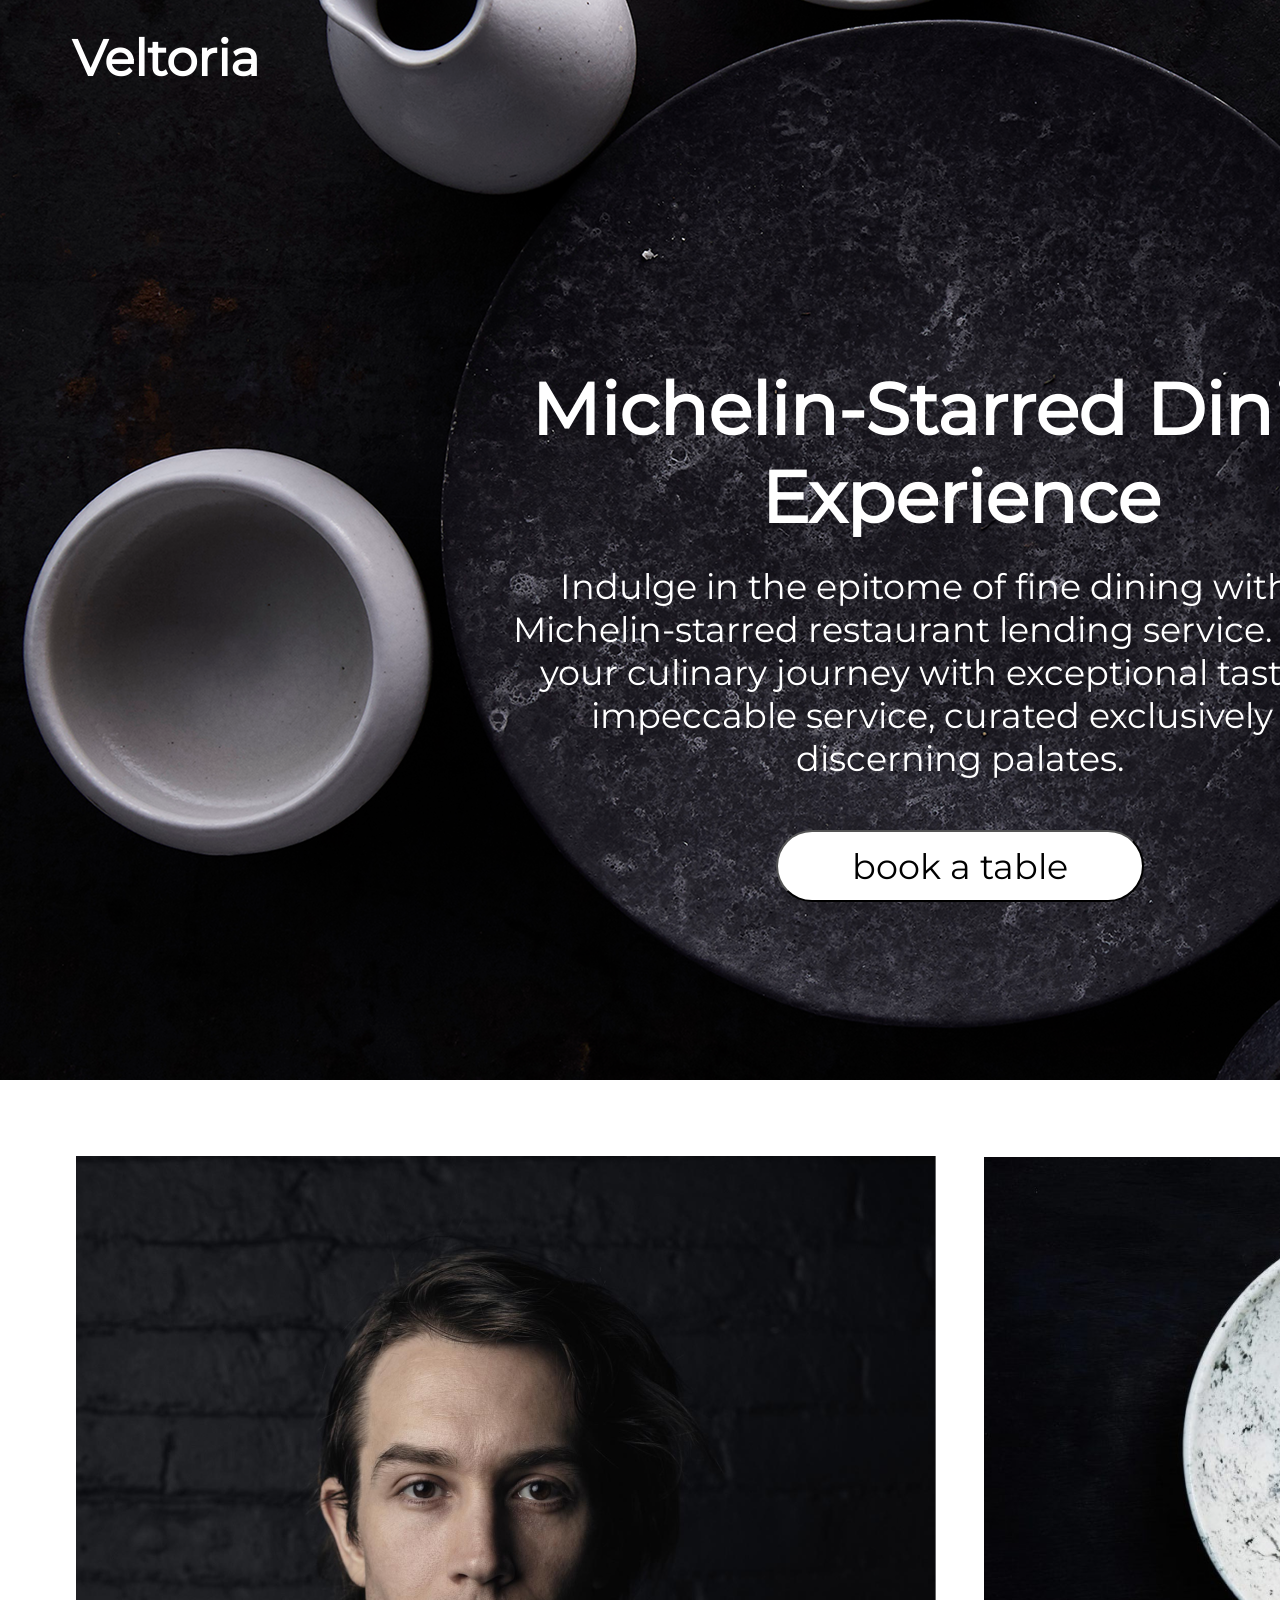
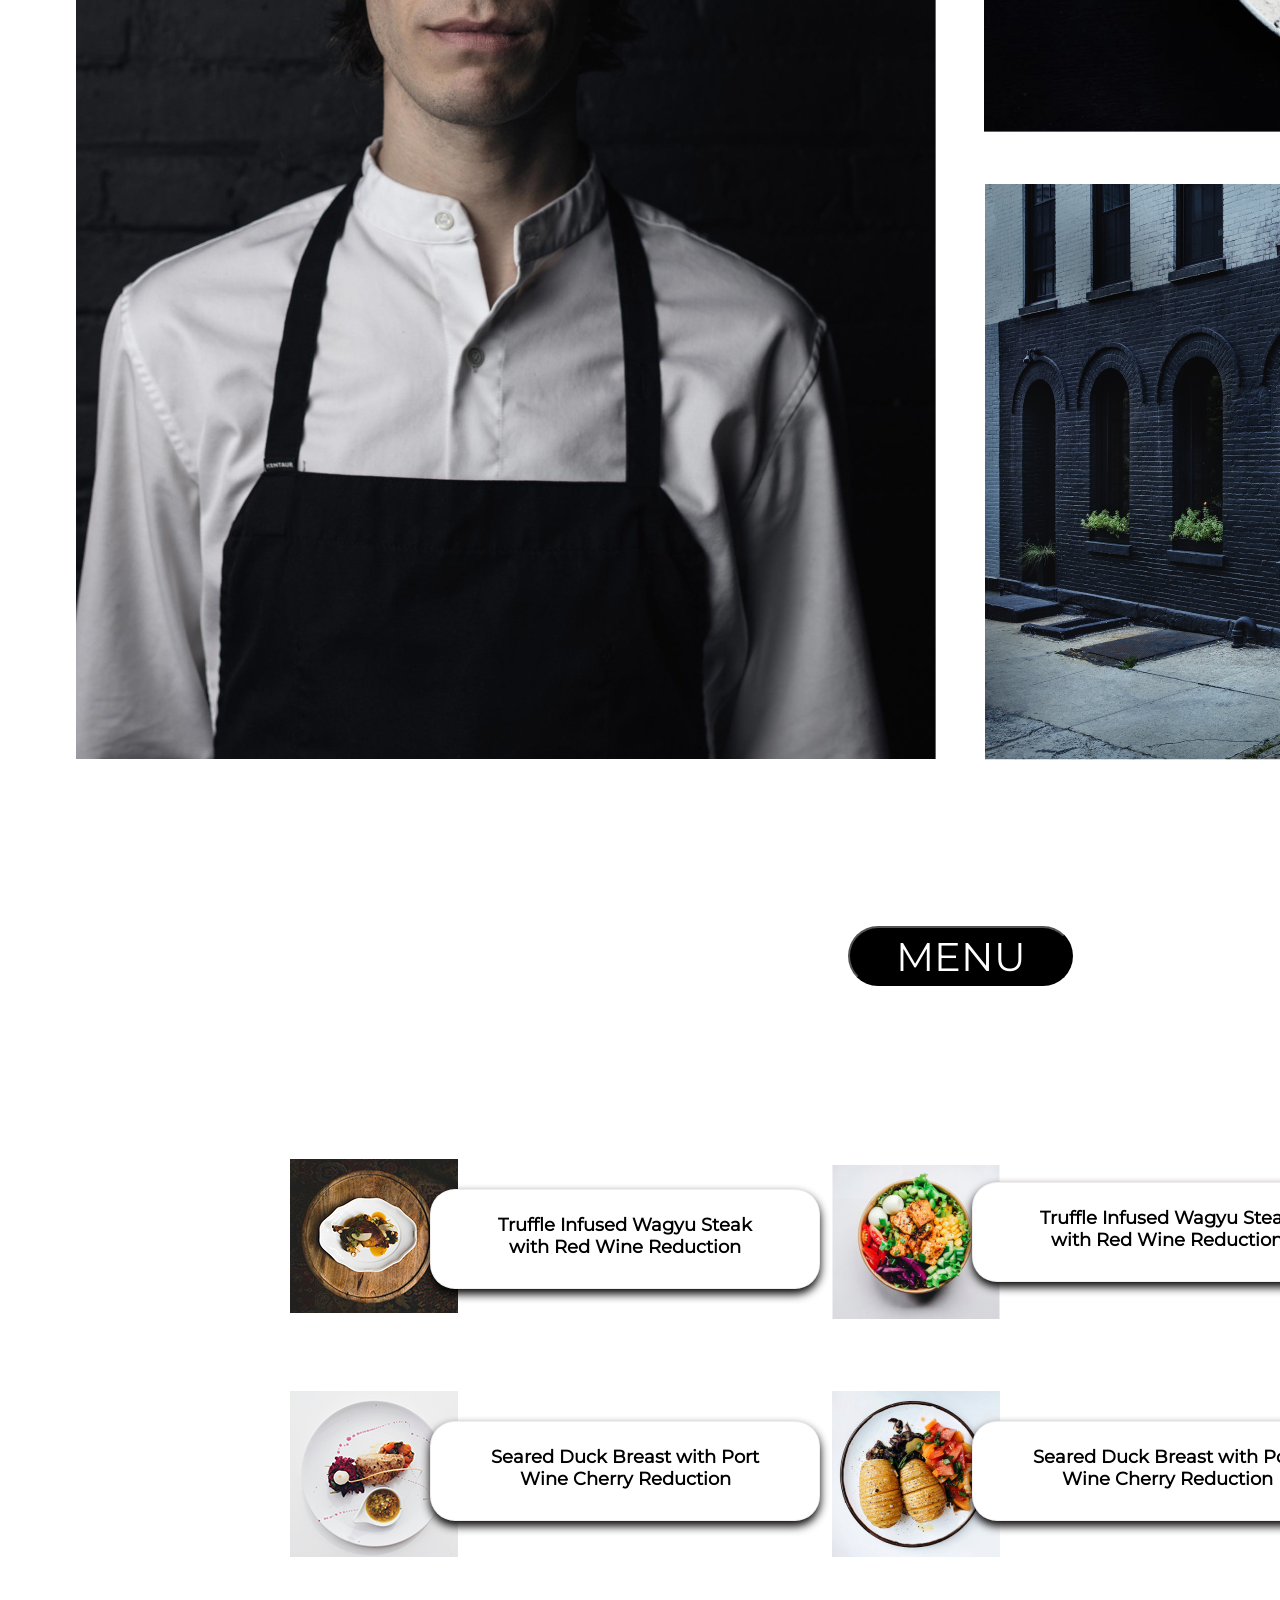
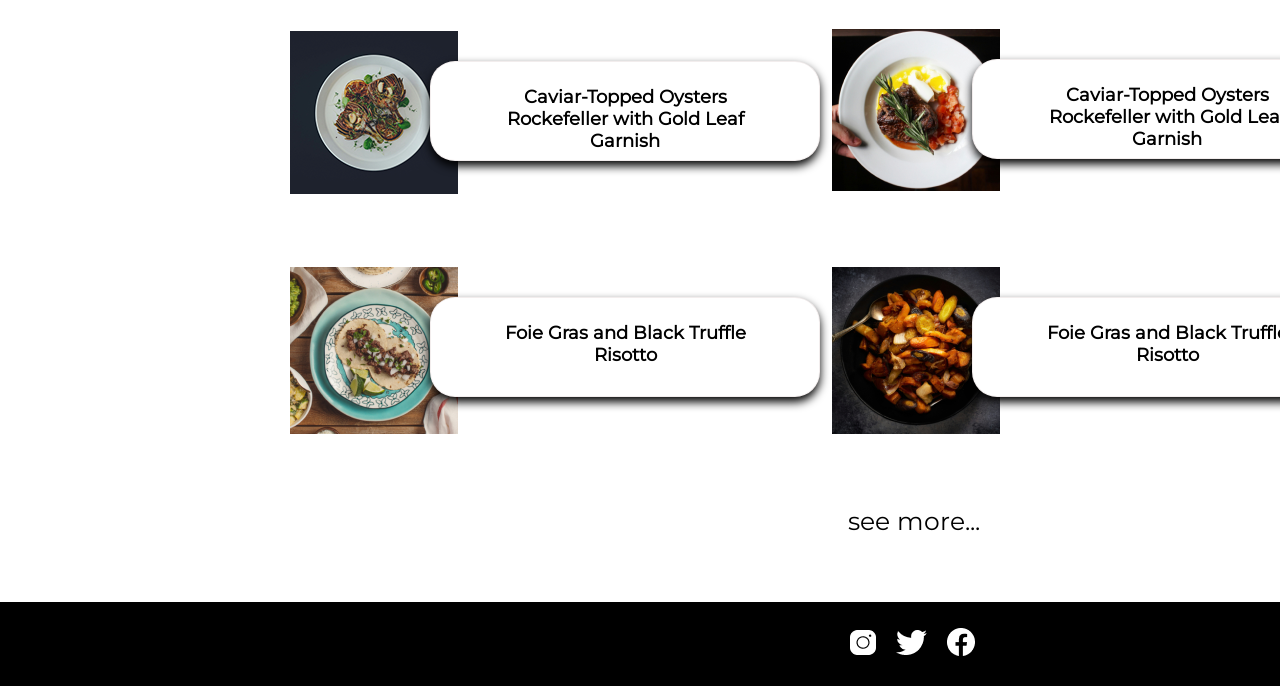
==== index.html @ cbf01097 "init" ====
<!DOCTYPE html>
<html lang="en">
<head>
    <meta charset="UTF-8">
    <meta name="viewport" content="width=device-width, initial-scale=1.0">
    <title>Veltoria</title>
    <link rel="stylesheet" href="styles/style.css">
</head>
<body>
    <div class="background">
        <header class="flex">
                <div class="navigation flex">
                    <h1><a href="index.html">Veltoria</a></h1>
                    <nav>
                        <ul class="nav">
                            <li><a href="menu.html">MENU</a></li>
                            <li><a href="#">BOOK A TABLE</a></li>
                            <li><a href="vip.html">VIP</a></li>
                        </ul>
                    </nav>
                </div>      
                
        </header>
        <main>
                <div class="info">
                    <h2>Michelin-Starred Dining <br>Experience</h2>
                    <p>Indulge in the epitome of fine dining with our <br>Michelin-starred restaurant lending service. Elevate <br>your culinary journey with exceptional taste and <br>impeccable service, curated exclusively for <br>discerning palates.</p>
                    <button class="pirveli">book a table</button>
                </div>   
    </div>
    <div class="photo flex">
        <img src="img/chef.png" alt="chef">
        <div class="photos flex">
            <img src="img/meal.png" alt="meal">
            <img src="img/restaurant.png" alt="restaurant">
        </div>
    </div>
    <button class="meore"><a href="menu.html">MENU</a></button>
    <div class="menu flex">
        <div class="card">
            <img src="img/1.png" alt="meal">
            <div class="text">
            <h3>Truffle Infused Wagyu Steak with Red Wine Reduction</h3>
            </div>
        </div>
        <div class="card">
            <img src="img/2.png" alt="meal">
            <div class="text">
            <h3>Truffle Infused Wagyu Steak with Red Wine Reduction</h3>
            </div>
        </div>
    </div>
    <div class="menu flex">
        <div class="card">
            <img src="img/3.png" alt="meal">
            <div class="text">
            <h3>Seared Duck Breast with Port Wine Cherry Reduction</h3>
            </div>
        </div>
        <div class="card">
            <img src="img/4.png" alt="meal">
            <div class="text">
            <h3>Seared Duck Breast with Port Wine Cherry Reduction</h3>
            </div>
        </div>
    </div>
    <div class="menu flex">
        <div class="card">
            <img src="img/5.png" alt="meal">
            <div class="text">
            <h3>Caviar-Topped Oysters Rockefeller with Gold Leaf Garnish</h3>
            </div>
        </div>
        <div class="card">
            <img src="img/6.png" alt="meal">
            <div class="text">
            <h3>Caviar-Topped Oysters Rockefeller with Gold Leaf Garnish</h3>
            </div>
        </div>
    </div>
    <div class="menu flex">
        <div class="card">
            <img src="img/7.png" alt="meal">
            <div class="text">
            <h3>Foie Gras and Black Truffle Risotto</h3>
            </div>
        </div>
        <div class="card">
            <img src="img/8.png" alt="meal">
            <div class="text">
            <h3>Foie Gras and Black Truffle Risotto</h3>
            </div>
        </div>
    </div>
    <div class="link">
        <a href="menu.html">see more...</a>
    </div>
    </main>
    <footer>
<div class="contact flex">
    <a href="#"><img src="img/instagram.png" alt="instagram"></a>
    <a href="#"><img src="img/twitter.png" alt="twitter"></a>
    <a href="#"><img src="img/facebook.png" alt="facebook"></a>
</div>
    </footer>

</body>
</html>
---- styles/style.css ----
@font-face {
    font-family: Montserrat-Regular;
    src: url(../font/Montserrat-Regular.ttf);
}
*{
    margin: 0;
    padding: 0;
    text-decoration: none;
    list-style-type: none;
    box-sizing: border-box;
    font-family: Montserrat-Regular;
    font-weight: 400px;
}
.background{
    background-image: url(../img/2560_aska_shop\ 1.png);
    background-repeat: no-repeat;
    width: 100%;
    background-size: cover;
    height: 1080px;
    width: 1920px;
}
.flex{
    display: flex;
    justify-content: space-between;
    align-items: center;
}
header{
    padding: 28px 96px 0 72px; 
}
.navigation{
    width: 100%;
}
.navigation h1 a{
    font-size: 50px;
    color: #fff;
}
.nav{
display: flex;
justify-content: space-between;
gap: 64px;
align-items: center;
}
.navigation ul a{
    color: #fff;
    font-size: 25px;
}
/* ================================================
=M=A=I=N =S=T=Y=L=E=S
=================================================== */
.info{
    text-align: center;
}
.info h2{
    color: #fff;
    font-size: 72px;
    padding: 276px 0 12px 0;
}
.info p{
    color: #fff;
    font-size: 35px;
    margin-top: 12px;
    margin-bottom: 50px;
}
.pirveli{
    background-color: #fff;
    color: #000;
    width: 368px;
    height: 72px;
    border-radius: 50px;
    font-size: 35px;
}
.photo{
    display: flex;
    background-color: #fff;
    justify-content: space-between;
    gap: 48px;
    padding: 76px 76px 166px 76px;
}
.photos{
   flex-direction: column;
   gap: 52px;
}
.meore{
   background-color: #000; 
   border-radius: 50px;
   width: 225px;
   height: 60px;
   margin-left: 848px;
   margin-bottom: 100px;
}
.meore a{
color: #fff;
font-size: 40px;
}
.menu{
    display: flex;
    padding: 66px 280px 2px 290px;
    width: 100%;
}
.card{
    position: relative;
}
.text{
    position: absolute;
    width: 390px;
    height: 100px;
    border: 1px solid rgba(242, 237, 237, 0.989);
    border-radius: 25px 25px;
    top: 30px;
    left: 140px;
    background-color: #fff;
    box-shadow: 0 5px 10px ;
}
.text h3{
    font-size: 18px;
    text-align: center;
    padding: 24px 52px;
}
.link{
    margin-left: 848px;
    margin-top: 66px;
    margin-bottom: 66px;
}
.link a{
   color: #000;
   font-size: 25px;
}
/* ==========================================
=F=O=O=T=E=R=S=T=Y=L=E=S=
============================================= */
footer{
  background-color: #000;
  width: 1920px;
  height: 84px;
  align-content: center;
  align-items: center;
}
.contact{
    display: flex;
    width: 174px;
    padding: 0 850px;
    justify-content: space-between;
    gap: 20px;
}
/* =============menu styles================= */
header{
    padding: 28px 96px 0 72px; 
    width: 1920px;
}
.mesame{
    background-color: #fff;
    width: 226px;
    height: 60px;
    border-radius: 25px;
    align-items: center;
    margin: 108px 850px 66px 800px;
    border: 1px solid black;
    box-shadow: -5px -3px 20px rgba(189, 185, 185, 1);
}
.mesame a{
   color: #000;
   font-size: 40px;
}
.navigation2{
    width: 1920px;
}
.navigation2 h1 a{
color: #000;
font-size: 50px;
}
.navigation2 ul a{
    color: #000;
    font-size: 25px;
}
.sasmeli{
padding: 50px 216px 88px 270px;
justify-content: space-between;
gap: 34px;
}
 /* ============VIP STYLES====================== */
.reservation{
    width:1920px;
    text-align: center;
    margin-top: 222px;
    margin-bottom: 264px;
}
.reservation h2{
    font-size: 52px;
}
.one{
    margin-top: 36px;
    margin-bottom: 36px;
    font-size: 26px;
}
.two{
    font-size: 26px;
}
.three{
    font-size: 24px;
    margin-top: 78px;
}
.code{
    width: 326px;
    height: 90px;
    align-content: center;
    font-size: 28px;
    border: 1px solid black;
    border-radius: 25px;
    box-shadow: -4px -4px 15px;
    margin: 0 auto;
    margin-top: 5px;
    
}
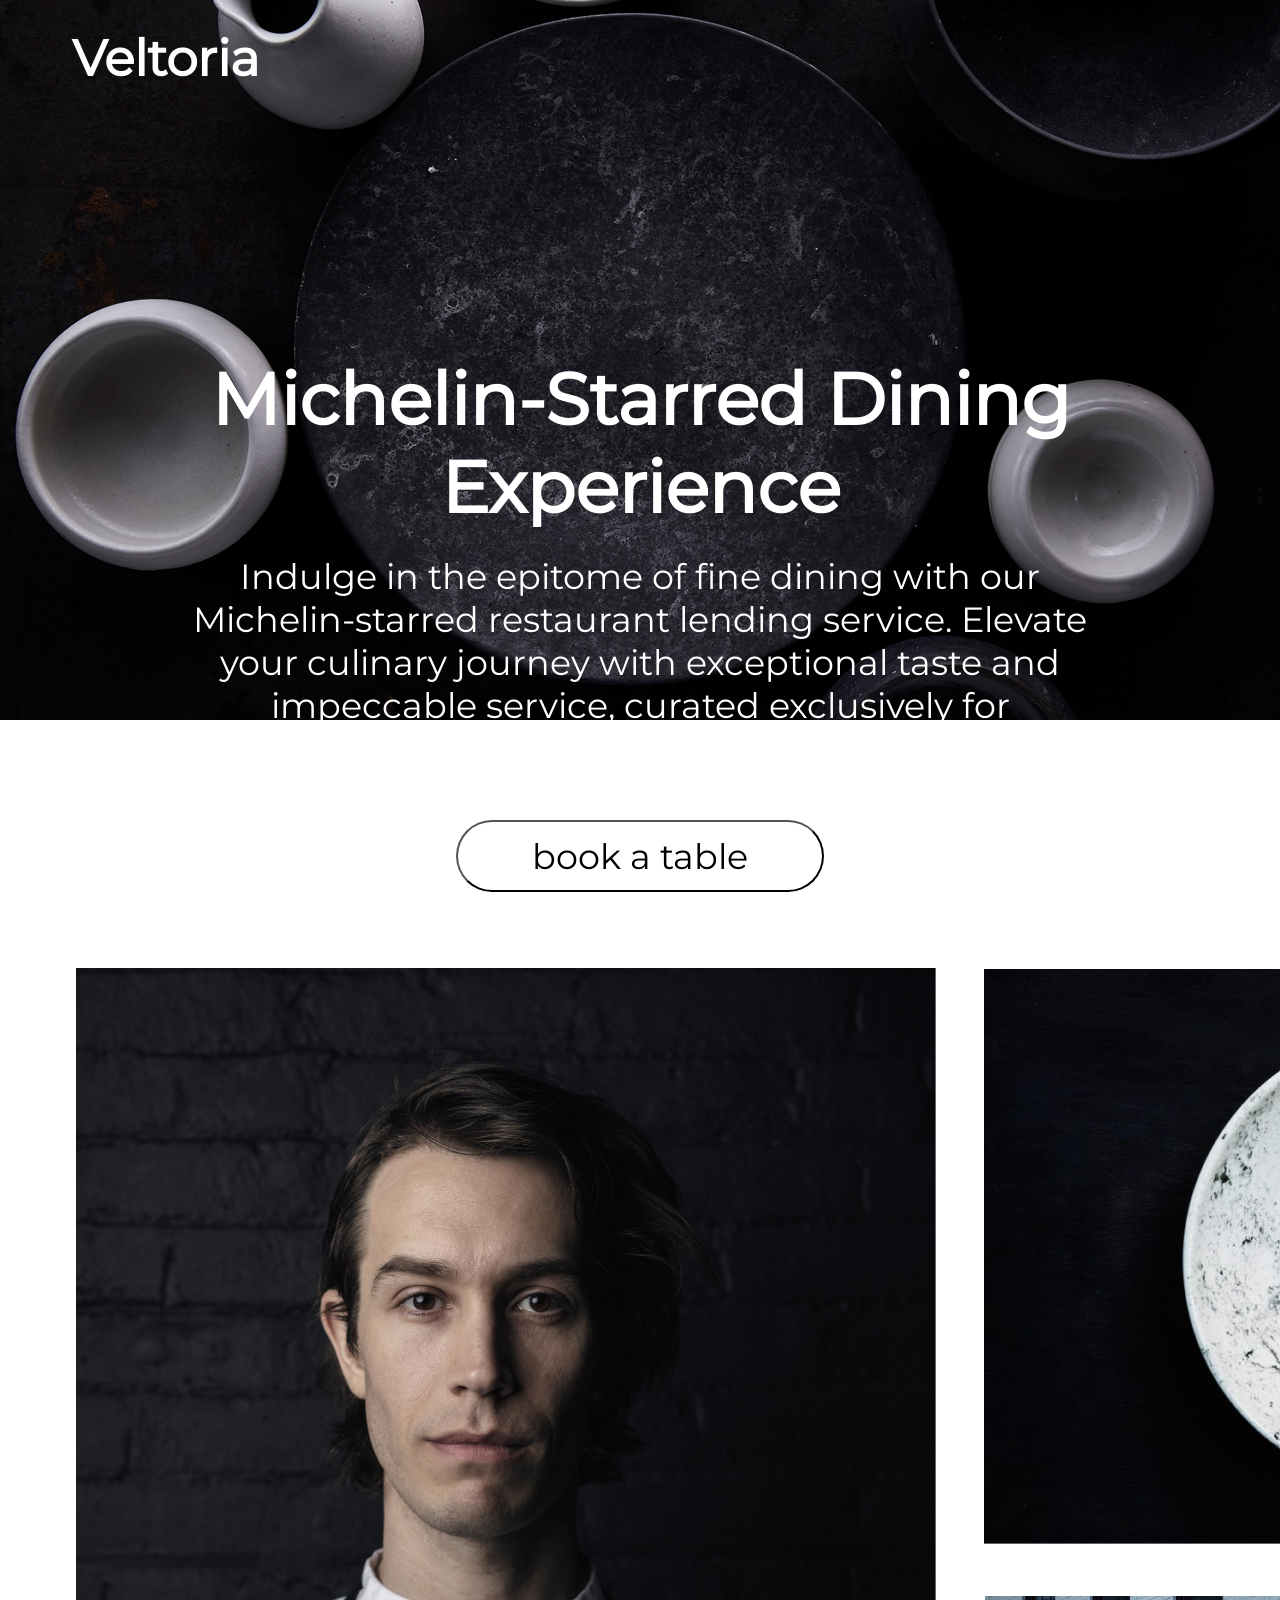
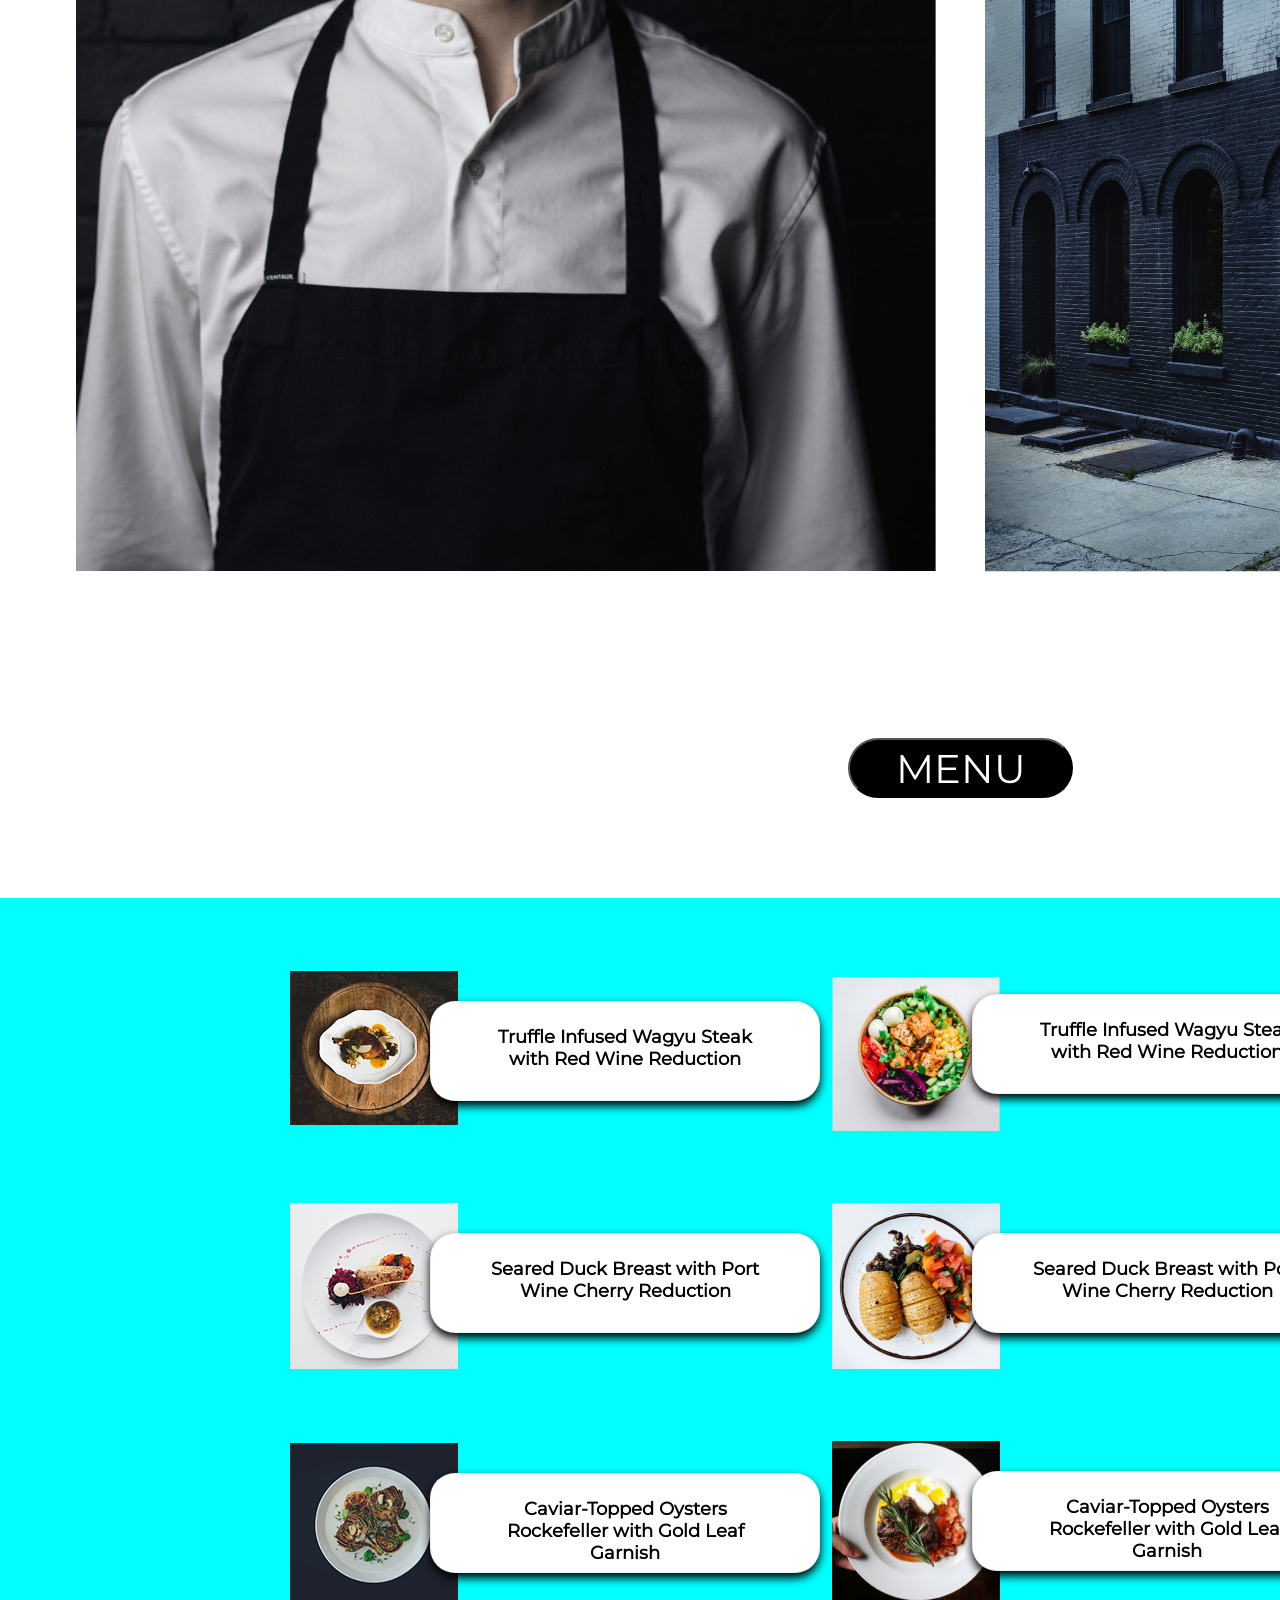
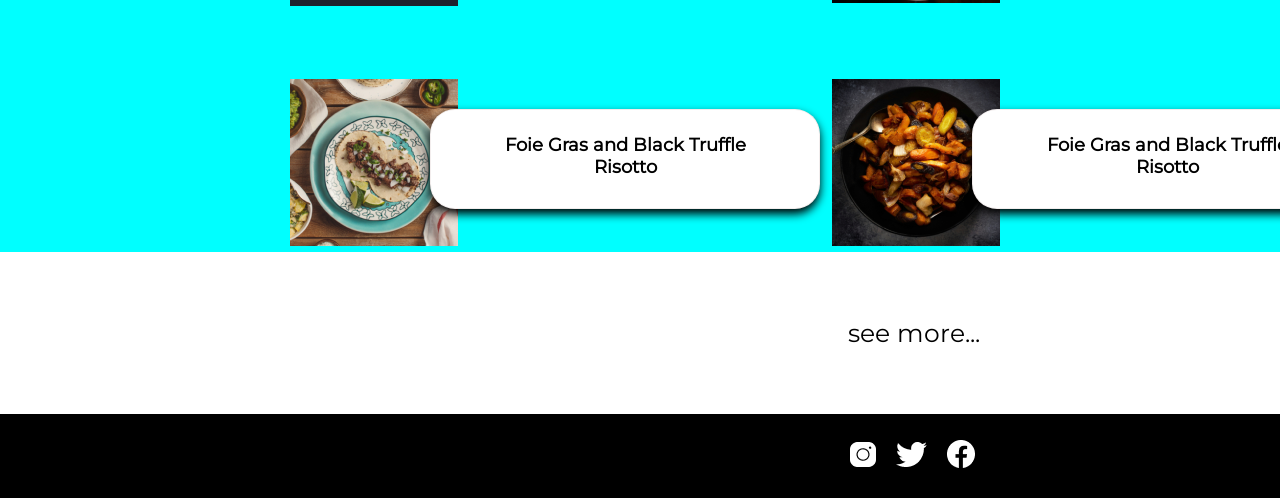
==== commit ddd099b7: "changed background image" ====
--- a/index.html
+++ b/index.html
@@ -6,8 +6,7 @@
     <title>Veltoria</title>
     <link rel="stylesheet" href="styles/style.css">
 </head>
-<body>
-    <div class="background">
+<body class="index">
         <header class="flex">
                 <div class="navigation flex">
                     <h1><a href="index.html">Veltoria</a></h1>
@@ -19,7 +18,6 @@
                         </ul>
                     </nav>
                 </div>      
-                
         </header>
         <main>
                 <div class="info">
@@ -27,7 +25,6 @@
                     <p>Indulge in the epitome of fine dining with our <br>Michelin-starred restaurant lending service. Elevate <br>your culinary journey with exceptional taste and <br>impeccable service, curated exclusively for <br>discerning palates.</p>
                     <button class="pirveli">book a table</button>
                 </div>   
-    </div>
     <div class="photo flex">
         <img src="img/chef.png" alt="chef">
         <div class="photos flex">
--- a/styles/style.css
+++ b/styles/style.css
@@ -11,13 +11,12 @@
     font-family: Montserrat-Regular;
     font-weight: 400px;
 }
-.background{
+.index{
     background-image: url(../img/2560_aska_shop\ 1.png);
     background-repeat: no-repeat;
     width: 100%;
-    background-size: cover;
-    height: 1080px;
-    width: 1920px;
+    background-size: 100%;
+    height: 120vh;
 }
 .flex{
     display: flex;
@@ -53,7 +52,7 @@
 .info h2{
     color: #fff;
     font-size: 72px;
-    padding: 276px 0 12px 0;
+    padding: 266px 0 12px 0;
 }
 .info p{
     color: #fff;
@@ -76,6 +75,7 @@
     gap: 48px;
     padding: 76px 76px 166px 76px;
 }
+
 .photos{
    flex-direction: column;
    gap: 52px;
@@ -96,6 +96,7 @@
     display: flex;
     padding: 66px 280px 2px 290px;
     width: 100%;
+    background-color: aqua;
 }
 .card{
     position: relative;
@@ -178,6 +179,10 @@
 gap: 34px;
 }
  /* ============VIP STYLES====================== */
+ .vip .navigation h1 a,
+ .vip .navigation ul a{
+color: #000;
+ }
 .reservation{
     width:1920px;
     text-align: center;
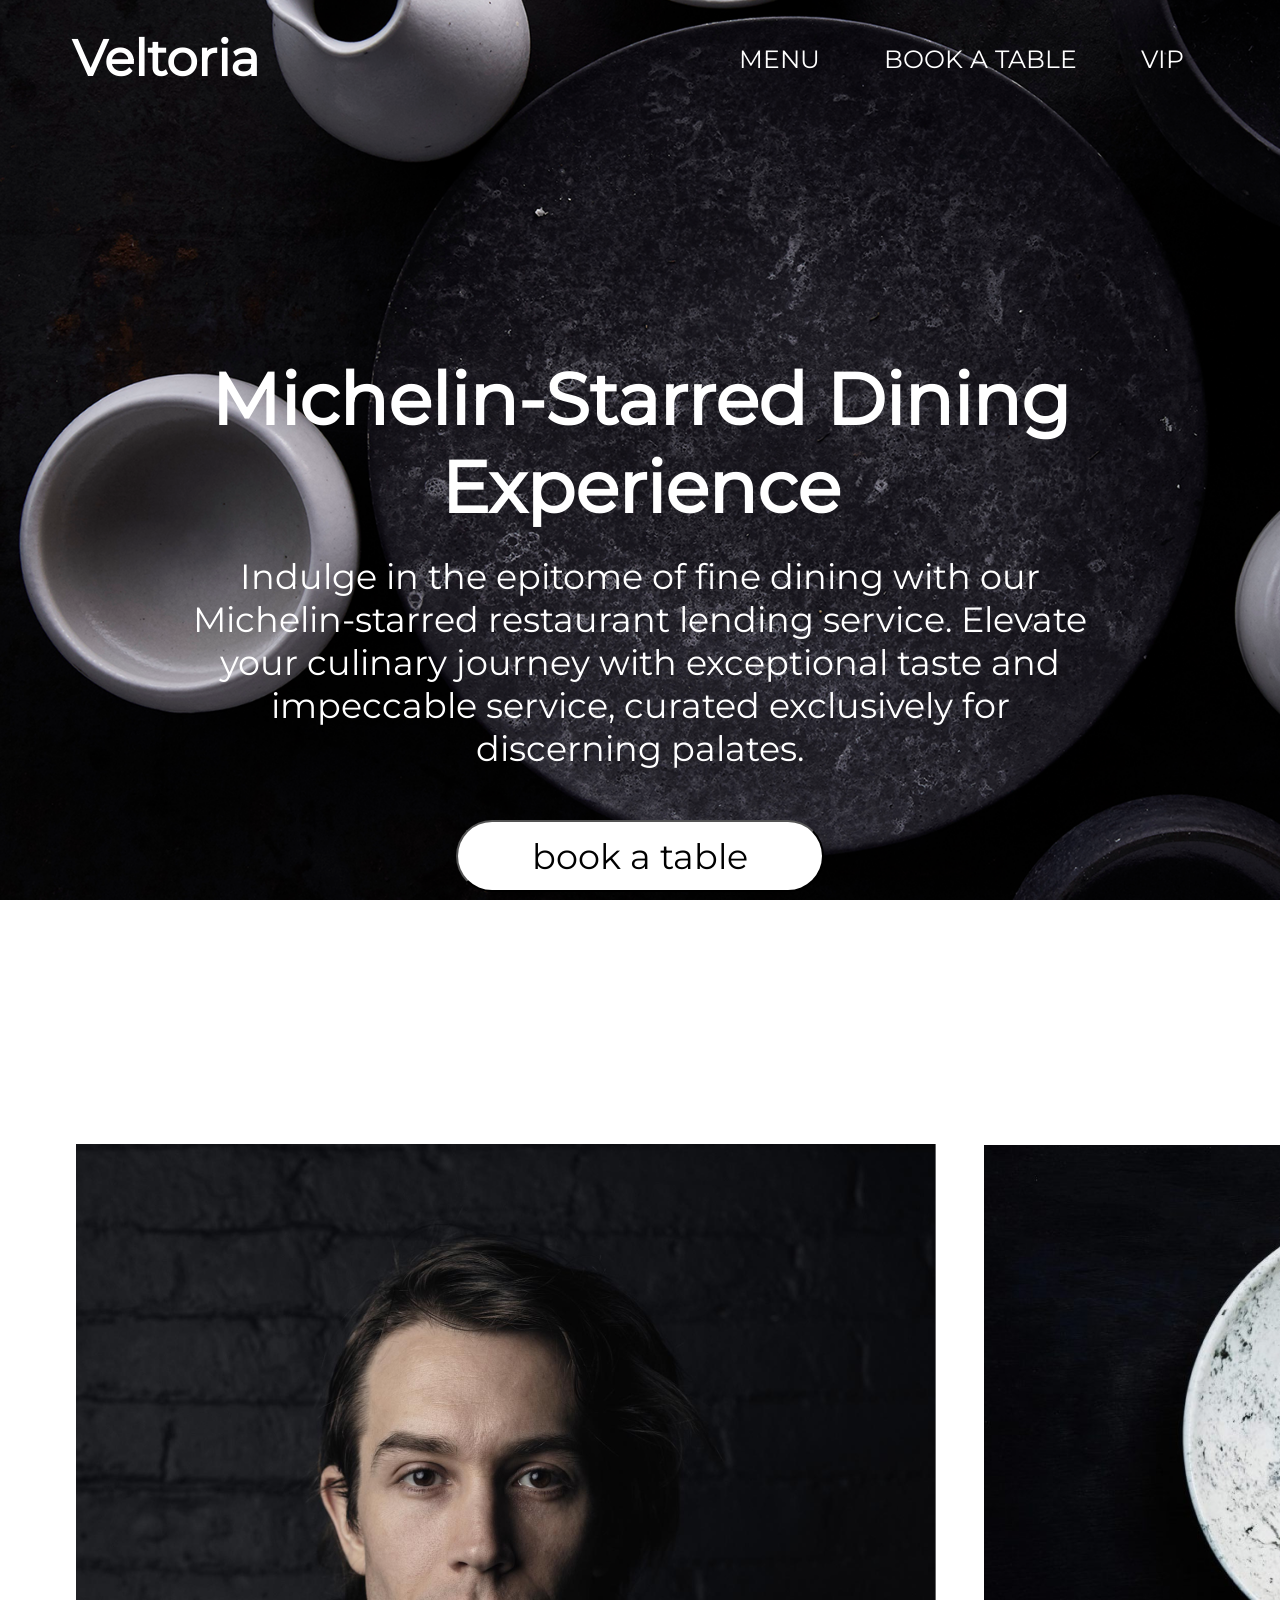
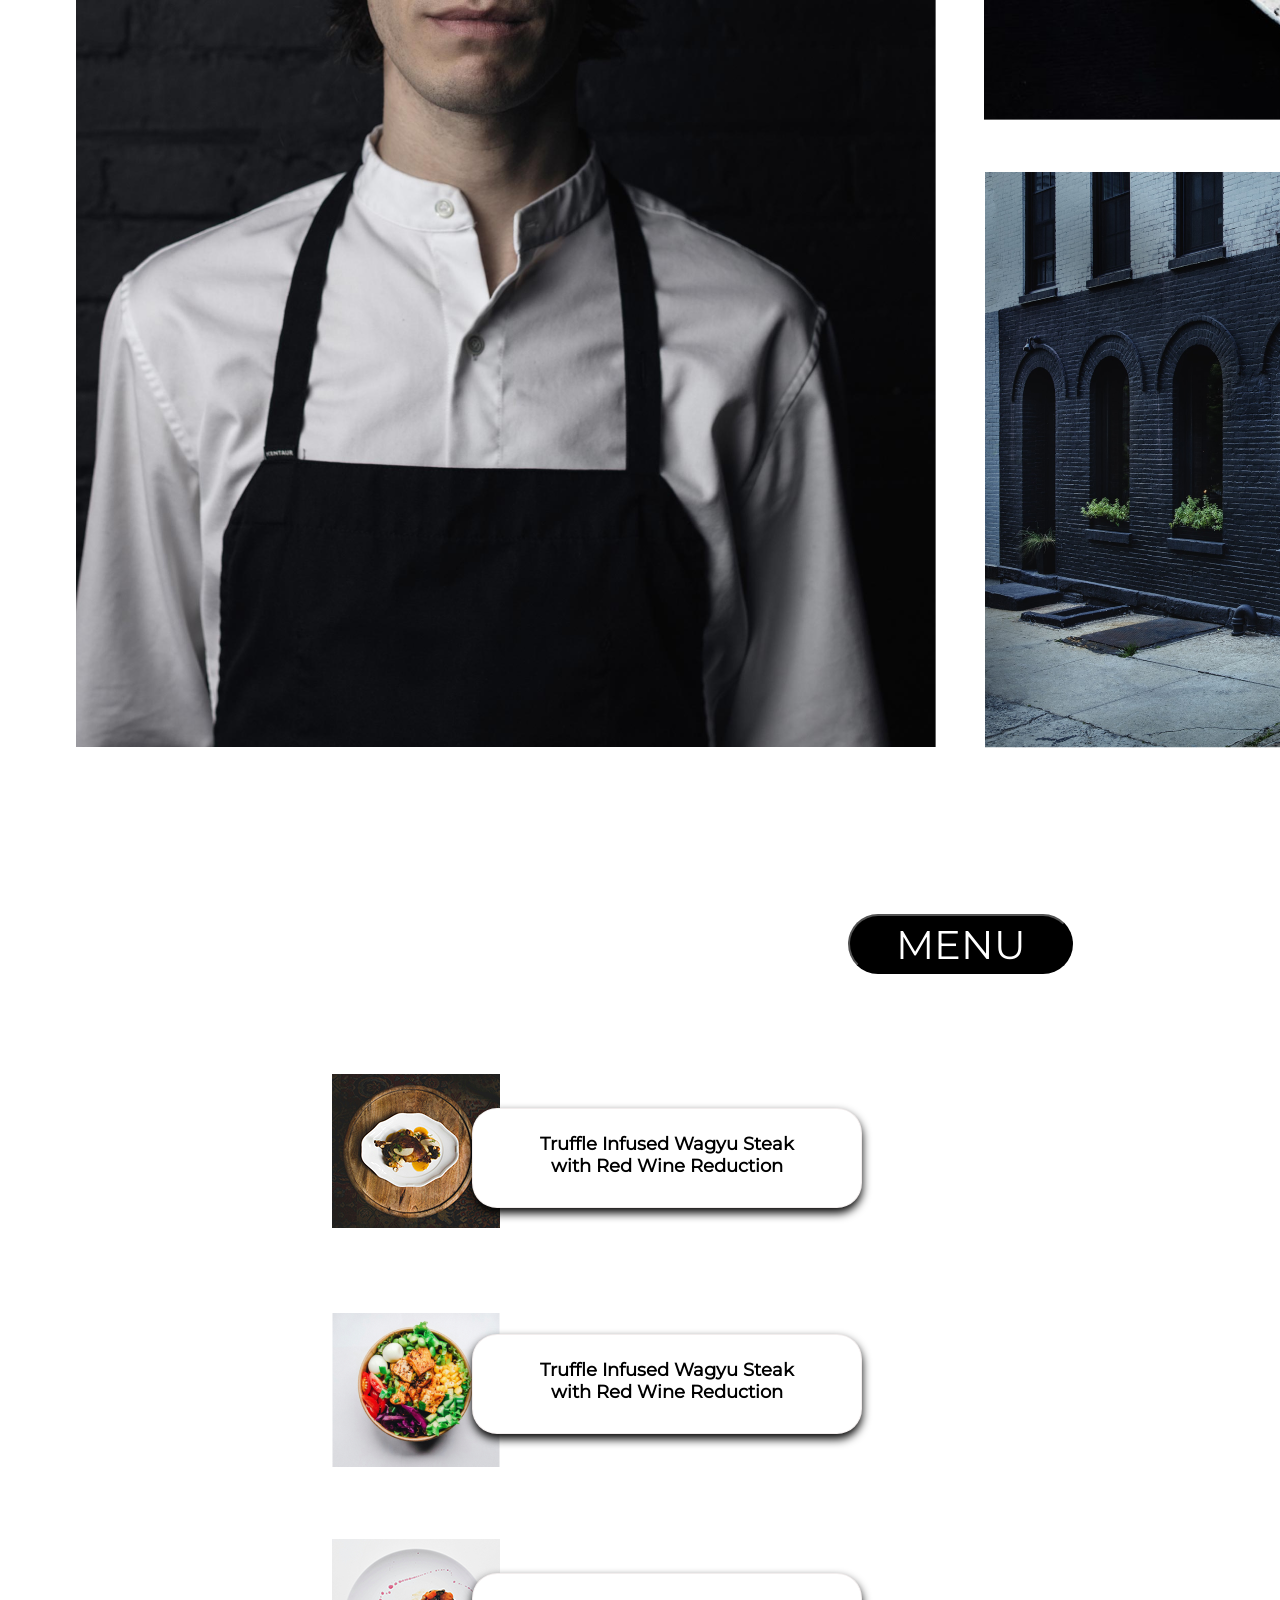
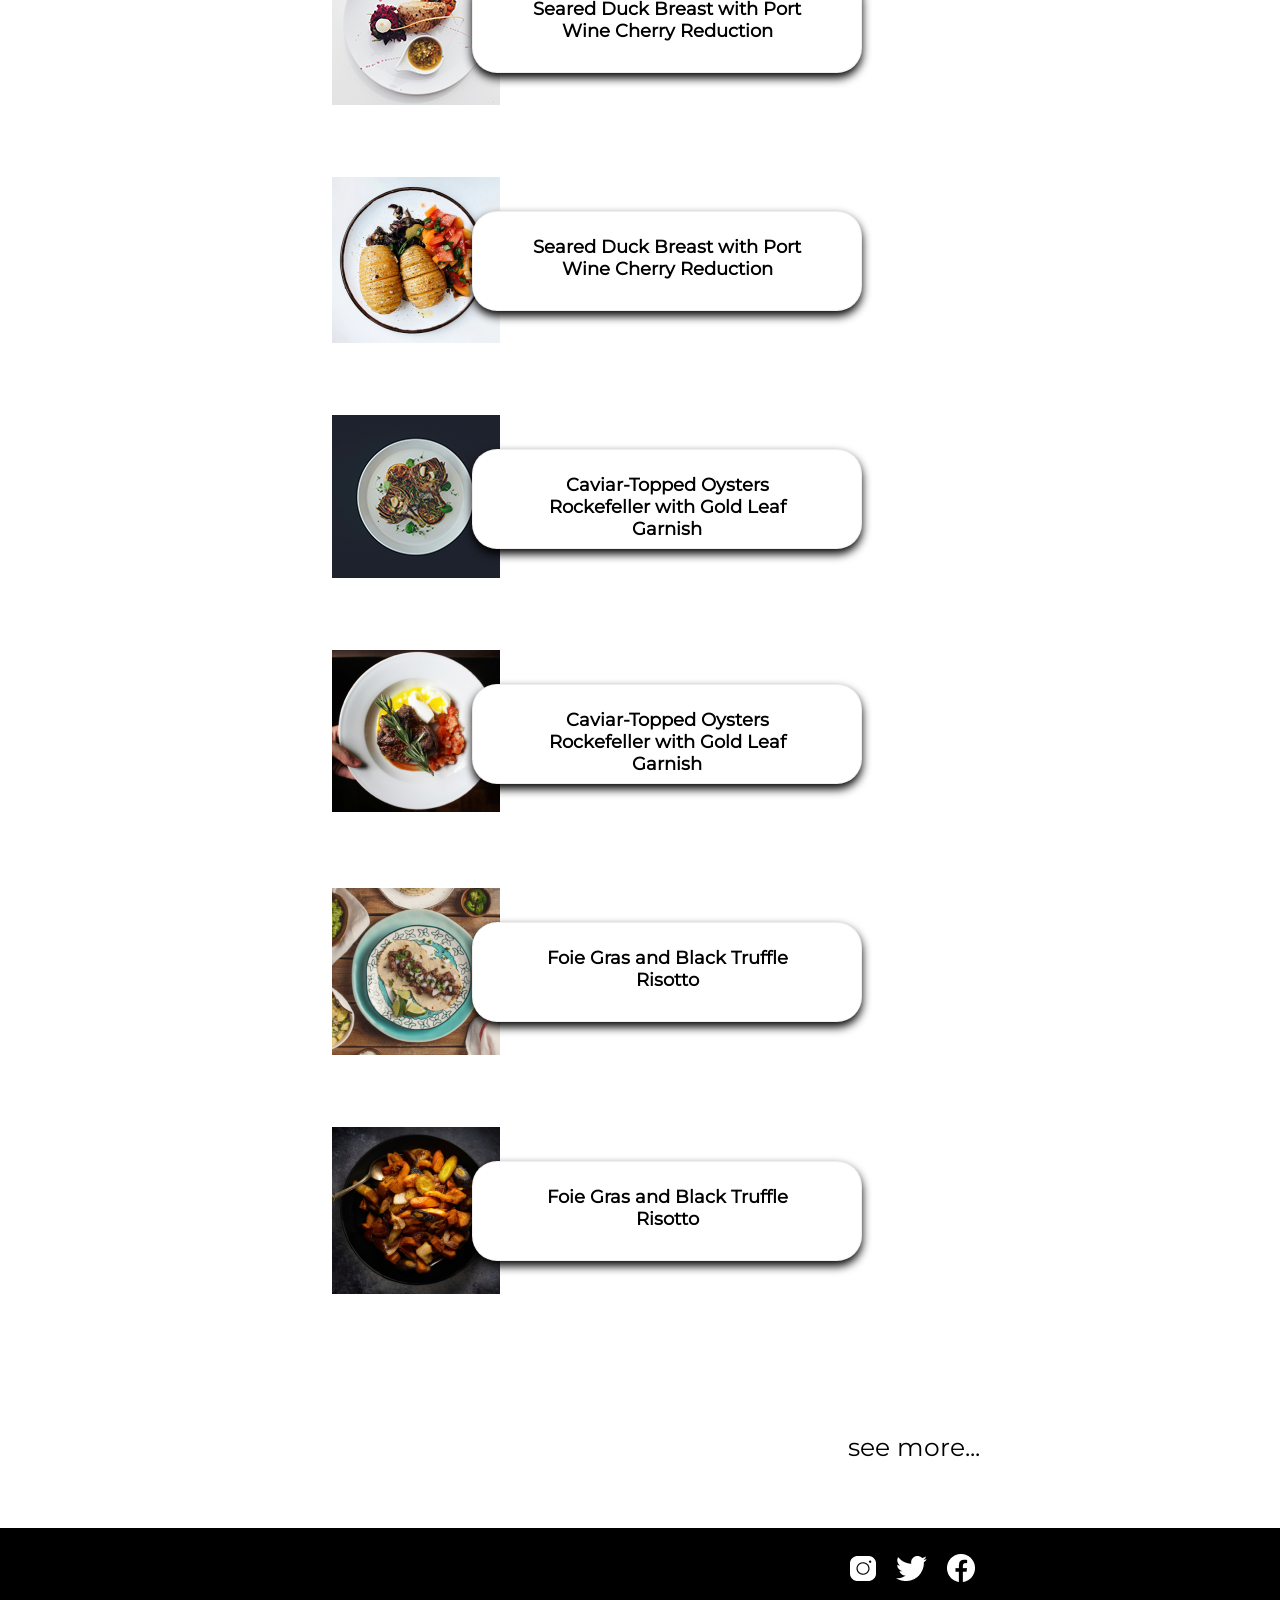
==== commit 225b778e: "added bokatable" ====
--- a/index.html
+++ b/index.html
@@ -13,7 +13,7 @@
                     <nav>
                         <ul class="nav">
                             <li><a href="menu.html">MENU</a></li>
-                            <li><a href="#">BOOK A TABLE</a></li>
+                            <li><a href="book.html">BOOK A TABLE</a></li>
                             <li><a href="vip.html">VIP</a></li>
                         </ul>
                     </nav>
@@ -33,7 +33,7 @@
         </div>
     </div>
     <button class="meore"><a href="menu.html">MENU</a></button>
-    <div class="menu flex">
+    <div class="menu">
         <div class="card">
             <img src="img/1.png" alt="meal">
             <div class="text">
@@ -46,8 +46,7 @@
             <h3>Truffle Infused Wagyu Steak with Red Wine Reduction</h3>
             </div>
         </div>
-    </div>
-    <div class="menu flex">
+   
         <div class="card">
             <img src="img/3.png" alt="meal">
             <div class="text">
@@ -60,8 +59,7 @@
             <h3>Seared Duck Breast with Port Wine Cherry Reduction</h3>
             </div>
         </div>
-    </div>
-    <div class="menu flex">
+   
         <div class="card">
             <img src="img/5.png" alt="meal">
             <div class="text">
@@ -74,8 +72,8 @@
             <h3>Caviar-Topped Oysters Rockefeller with Gold Leaf Garnish</h3>
             </div>
         </div>
-    </div>
-    <div class="menu flex">
+
+    
         <div class="card">
             <img src="img/7.png" alt="meal">
             <div class="text">
--- a/styles/style.css
+++ b/styles/style.css
@@ -15,8 +15,8 @@
     background-image: url(../img/2560_aska_shop\ 1.png);
     background-repeat: no-repeat;
     width: 100%;
-    background-size: 100%;
-    height: 120vh;
+    background-size: cover;
+    height: 100vh;
 }
 .flex{
     display: flex;
@@ -70,9 +70,10 @@
 }
 .photo{
     display: flex;
-    background-color: #fff;
+    margin-top: 176px;
     justify-content: space-between;
     gap: 48px;
+    justify-content: space-around;
     padding: 76px 76px 166px 76px;
 }
 
@@ -94,12 +95,16 @@
 }
 .menu{
     display: flex;
-    padding: 66px 280px 2px 290px;
+    /* padding: 66px 280px 2px 290px; */
     width: 100%;
-    background-color: aqua;
+    flex-wrap: wrap;
+padding: 0 280px 0 332px;
+justify-content: space-between;
 }
 .card{
     position: relative;
+    width: 532px;
+    margin-bottom: 68px;
 }
 .text{
     position: absolute;
@@ -107,7 +112,7 @@
     height: 100px;
     border: 1px solid rgba(242, 237, 237, 0.989);
     border-radius: 25px 25px;
-    top: 30px;
+    top: 34px;
     left: 140px;
     background-color: #fff;
     box-shadow: 0 5px 10px ;
@@ -131,10 +136,10 @@
 ============================================= */
 footer{
   background-color: #000;
-  width: 1920px;
   height: 84px;
   align-content: center;
   align-items: center;
+  width: 1920;
 }
 .contact{
     display: flex;
@@ -146,7 +151,6 @@
 /* =============menu styles================= */
 header{
     padding: 28px 96px 0 72px; 
-    width: 1920px;
 }
 .mesame{
     background-color: #fff;
@@ -177,6 +181,70 @@
 padding: 50px 216px 88px 270px;
 justify-content: space-between;
 gap: 34px;
+}
+.coctale{
+    width: 242px;
+    height: 328px;
+    border-radius: 10px;
+    position: relative;
+    overflow: hidden;
+}
+.coctale p{
+text-align: center;
+color: #fff;
+padding-top: 20px;
+background-color: rgba(255, 255, 255, 0.65);
+width: 100%;
+height: 100%;
+position: absolute;
+top: 0;
+left: 0;
+opacity: 0;
+transition: 0.5s;
+}
+.coctale:hover p{
+    opacity: 1;
+}
+
+
+/* ==============================
+BOOK A TABLE STYLES
+======================================== */
+.data{
+    display: flex;
+    margin: 66px 576px 66px 576px;
+    gap: 26px;
+    height: 70px;
+}
+.date{
+    width: 340px;
+    border: 1px solid black;
+    box-shadow: -5px -3px 20px rgba(189, 185, 185, 1);
+    border-radius: 25px 25px;
+    display: flex;
+    justify-content: center;
+    align-items: center;
+    font-size: 26px;
+}
+.time{
+   width: 340px;
+    border: 1px solid black;
+    box-shadow: -5px -3px 20px rgba(189, 185, 185, 1);
+    border-radius: 25px 25px;
+     display: flex;
+    justify-content: center;
+    align-items: center;
+    font-size: 26px;
+}
+.number{
+    width: 340px;
+    border: 1px solid black;
+    box-shadow: -5px -3px 20px rgba(189, 185, 185, 1);
+    border-radius: 25px 25px;
+     display: flex;
+    justify-content: center;
+    align-items: center;
+    font-size: 18px;
 }
  /* ============VIP STYLES====================== */
  .vip .navigation h1 a,
